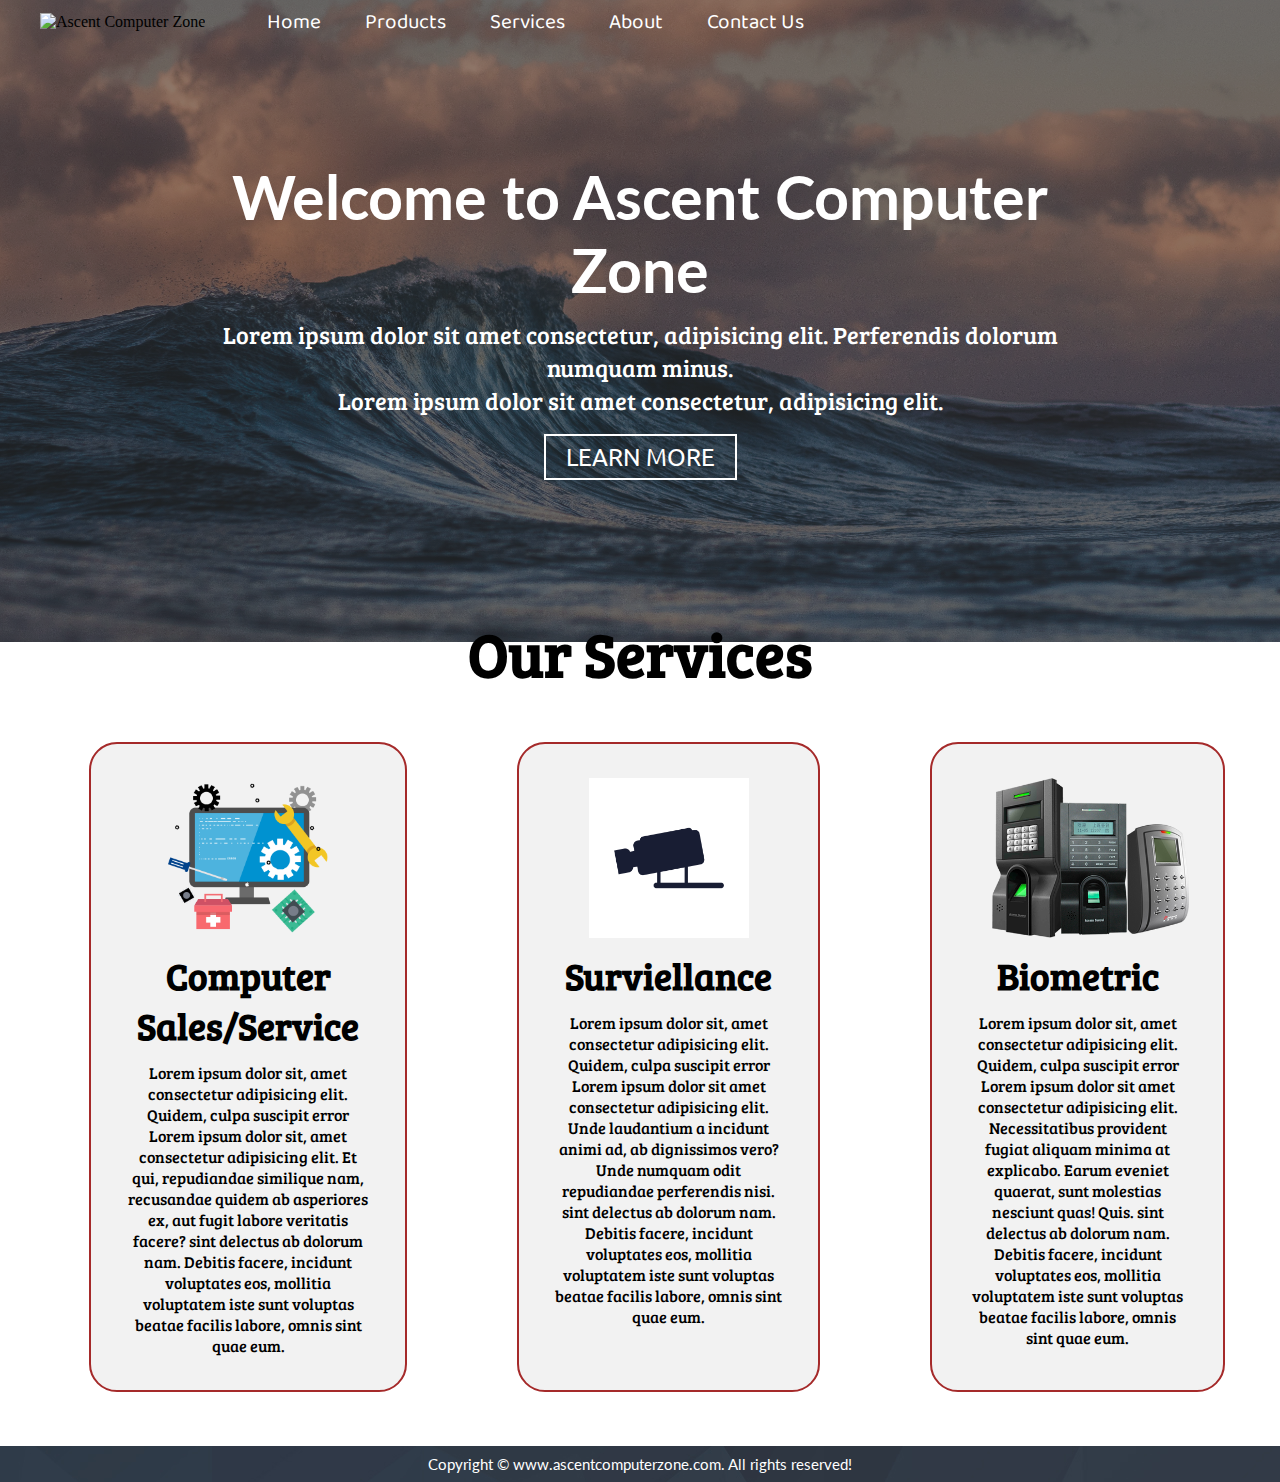
==== index.html @ 8326e339 "ProTrickstar"" ====
<!DOCTYPE html>
<html lang="en">

<head>
    <meta charset="UTF-8">
    <meta name="viewport" content="width=device-width, initial-scale=1.0">
    <meta http-equiv="X-UA-Compatible" content="ie=edge">
    <title>Ascent Computer Zone</title>
    <link rel="stylesheet" href="css/style.css">
    <link rel="stylesheet" media="screen and (max-width: 1170px)" href="css/phone.css">
    <link href="https://fonts.googleapis.com/css?family=Baloo+Bhai|Bree+Serif&display=swap" rel="stylesheet">
    <link href="https://fonts.googleapis.com/css2?family=Bree+Serif&display=swap" rel="stylesheet">
    <link href="https://fonts.googleapis.com/css2?family=Lato&display=swap" rel="stylesheet">
    <link href="https://fonts.googleapis.com/css2?family=Ubuntu:wght@500&display=swap" rel="stylesheet">
    <link href="https://fonts.googleapis.com/css2?family=Roboto:wght@500&display=swap" rel="stylesheet">
    <link href="https://fonts.googleapis.com/css2?family=Bebas+Neue&display=swap" rel="stylesheet">
    <link href="https://fonts.googleapis.com/css2?family=Baloo+Bhai+2:wght@500&family=Bree+Serif&display=swap" rel="stylesheet">
</head>

<body>
    <nav id="navbar">
        <div id="logo">
            <img src="img/mouse.png" alt="Ascent Computer Zone">
        </div>
        <ul>
            <li class="item"><a href="#">Home</a></li>
            <li class="item"><a href="#">Products</a></li>
            <li class="item"><a href="#services-container">Services</a></li>
            <li class="item"><a href="#">About</a></li>
            <li class="item"><a href="cont.html">Contact Us</a></li>
        </ul>
    </nav>

    <section id="home">
        <h1 class="h-primary">Welcome to Ascent Computer Zone</h1>
        <p>Lorem ipsum dolor sit amet consectetur, adipisicing elit. Perferendis dolorum numquam minus. </p>
        <p>Lorem ipsum dolor sit amet consectetur, adipisicing elit. </p>
        <button class="btn">LEARN MORE</button>
    </section>

    <section id="services-container">
        <h1 class="h-primary center">Our Services</h1>
        <div id="services">
            <div class="box">
                <img src="img/repair.png" alt="">
                <h2 class="h-secondary center">Computer Sales/Service</h2>
                <p class="center">Lorem ipsum dolor sit, amet consectetur adipisicing elit. Quidem, culpa suscipit error
                    Lorem ipsum dolor sit, amet consectetur adipisicing elit. Et qui, repudiandae similique nam, recusandae quidem ab asperiores ex, aut fugit labore veritatis facere?
                    sint delectus ab dolorum nam. Debitis facere, incidunt voluptates eos, mollitia voluptatem iste sunt
                    voluptas beatae facilis labore, omnis sint quae eum.</p>
            </div>
            <div class="box">
                <img src="img/cctv.png" alt="">
                <h2 class="h-secondary center">Surviellance </h2>
                <p class="center">Lorem ipsum dolor sit, amet consectetur adipisicing elit. Quidem, culpa suscipit error
                    Lorem ipsum dolor sit amet consectetur adipisicing elit. Unde laudantium a incidunt animi ad, ab dignissimos vero? Unde numquam odit repudiandae perferendis nisi.

                    sint delectus ab dolorum nam. Debitis facere, incidunt voluptates eos, mollitia voluptatem iste sunt
                    voluptas beatae facilis labore, omnis sint quae eum.</p>
            </div>
            <div class="box">
                <img src="img/biometric.png" alt="">
                <h2 class="h-secondary center">Biometric</h2>
                <p class="center">Lorem ipsum dolor sit, amet consectetur adipisicing elit. Quidem, culpa suscipit error
                    Lorem ipsum dolor sit amet consectetur adipisicing elit. Necessitatibus provident fugiat aliquam minima at explicabo. Earum eveniet quaerat, sunt molestias nesciunt quas! Quis.
                    sint delectus ab dolorum nam. Debitis facere, incidunt voluptates eos, mollitia voluptatem iste sunt
                    voluptas beatae facilis labore, omnis sint quae eum.</p>
            </div>
        </div>
    </section>
   
    </section>

    <footer>
        <div class="center">
            Copyright &copy; www.ascentcomputerzone.com. All rights reserved!
        </div>
    </footer>
</body>

</html>
---- css/style.css ----
/* CSS Reset */
*{
    margin: 0;
    padding: 0;
}

html{
    scroll-behavior: smooth;
}




/* Navigation Bar */
#navbar{
    display: flex;
    align-items: center;
    top: 0px;
}

#navbar::before{
    content: "";
    position: absolute;
    top:0px;
    left:0px;
    height: 100%;
    width:100%;
    z-index: -1;
    opacity: 0.7;
}

/* Navigation Bar: Logo and Image */
#logo{
    margin: 10px 34px;
}

#logo img{
    height: 59px;
    margin: 3px 6px;
}


/* Navigation Bar: List Styling */

#navbar ul{
    display: flex;
    font-family: 'Baloo Bhai 2', cursive;
}

#navbar ul li{ 
    list-style: none;
    font-size: 1.3rem;
}

#navbar ul li a{
    color: white;
    display: block;
    padding: 3px 22px;
    text-decoration: none;
    transition: 0.6s ease;
}

#navbar ul li a:hover{
    color: black;
    background-color: white;
}

/* Home Section */
#home{
    display: flex;
    flex-direction: column;
    padding:3px 200px;
    height: 550px;
    justify-content: center;
    align-items: center;
}

#home::before{ 
    content: "";
    position: absolute;
    background: linear-gradient(rgba(0,0,0,0.5),rgba(0,0,0,0.5)),url('../img/ocean1.jpg') no-repeat center center/cover;
    height: 642px;
    top:0px;
    left:0px;
    width: 100%;
    z-index: -1;
    opacity:0.89;
}

#home h1{
    color:white;
    text-align: center;
    font-family: 'Lato', sans-serif;
}

#home p{
    color:white;
    text-align: center;
    font-size: 1.5rem;
    font-family: 'Bree Serif', serif;
}
/* Services Section */
#services{
    margin: 34px;
    display: flex;
}
#services .box{ 
    border: 2px solid brown;
    padding: 34px;
    margin: 2px 55px;
    border-radius: 28px;
    background: #f2f2f2;
    margin-bottom: 20px;
}

#services .box img{ 
   height: 160px;
   margin: auto;
   display: block;
}

#services .box p{
    font-family: 'Bree Serif', serif;

} 


footer{
    background:url('../img/footer.jpg');
    font-size: 15px;
    color: white;
    padding: 9px 20px;
    font-family: 'Lato', sans-serif;
}

/* Utility Classes */
.h-primary{
    font-family: 'Bree Serif', serif;
    font-size: 3.8rem;
    padding: 12px;
}

.h-secondary{
    font-family: 'Bree Serif', serif;
    font-size: 2.3rem;
    padding: 12px;
}

.btn{
    padding: 6px 20px;
    border: 2px solid white;
    background-color: transparent;
    color: white;
    margin: 17px;
    font-size: 1.5rem;
    cursor:pointer;
    font-family: 'Ubuntu', sans-serif;
    transition: 0.6s ease;
}

.btn:hover{
    color: black;
    background-color: white;
}

.center{
    text-align: center;
}
---- css/phone.css ----
/* Navigation */
#navbar {
    flex-direction: column;
}

#navbar ul li a{
    font-size: 1rem;
    padding: 0px 7px;
    padding-bottom: 8px;
}
/* Home section */
#home{
    height: 370px; 
    padding: 3px 28px;
}

#home::before{
    height: 480px; 
}

#home p{
    font-size: 13px;
}

/* Services section  */
#services{
    flex-direction: column;
}

#services .box { 
    padding: 14px;
    margin: 2px 0px; 
    margin-bottom: 20px;
}

/* Clients section */
#clients{
    flex-wrap: wrap;
}

#clients img{
    width: 66px;
    padding: 6px;
    height: auto;
}

/* Contact us section */
#contact-box form{
    width:80%;
}
/* Footer */

/* Utility classes */
.h-primary{
    font-size:26px;
}
.btn{
    font-size: 13px;
    padding: 4px 8px;
}
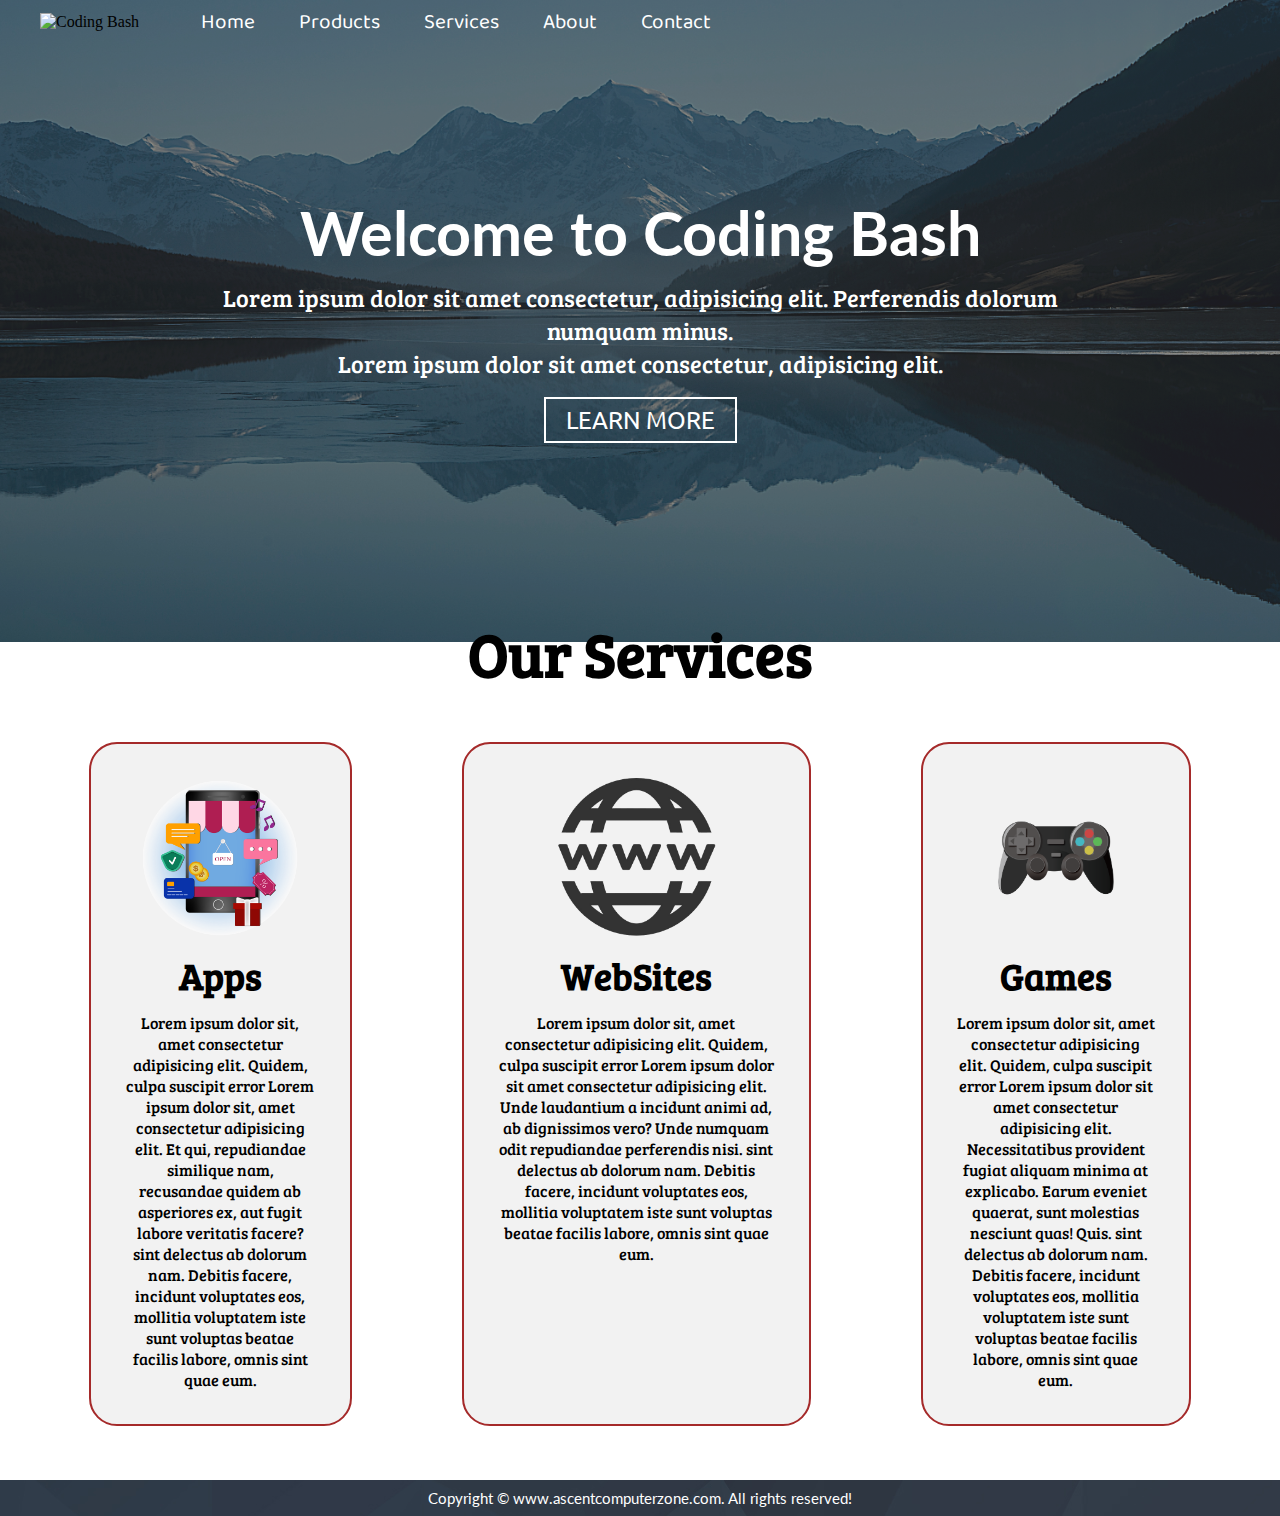
==== commit 808a56c1: "ProTrickstar" ====
--- a/index.html
+++ b/index.html
@@ -20,19 +20,19 @@
 <body>
     <nav id="navbar">
         <div id="logo">
-            <img src="img/mouse.png" alt="Ascent Computer Zone">
+            <img src="img/mouse.png" alt="Coding Bash">
         </div>
         <ul>
             <li class="item"><a href="#">Home</a></li>
             <li class="item"><a href="#">Products</a></li>
             <li class="item"><a href="#services-container">Services</a></li>
             <li class="item"><a href="#">About</a></li>
-            <li class="item"><a href="cont.html">Contact Us</a></li>
+            <li class="item"><a href="cont.html">Contact</a></li>
         </ul>
     </nav>
 
     <section id="home">
-        <h1 class="h-primary">Welcome to Ascent Computer Zone</h1>
+        <h1 class="h-primary">Welcome to Coding Bash</h1>
         <p>Lorem ipsum dolor sit amet consectetur, adipisicing elit. Perferendis dolorum numquam minus. </p>
         <p>Lorem ipsum dolor sit amet consectetur, adipisicing elit. </p>
         <button class="btn">LEARN MORE</button>
@@ -42,16 +42,16 @@
         <h1 class="h-primary center">Our Services</h1>
         <div id="services">
             <div class="box">
-                <img src="img/repair.png" alt="">
-                <h2 class="h-secondary center">Computer Sales/Service</h2>
+                <img src="img/app.png" alt="image">
+                <h2 class="h-secondary center">Apps</h2>
                 <p class="center">Lorem ipsum dolor sit, amet consectetur adipisicing elit. Quidem, culpa suscipit error
                     Lorem ipsum dolor sit, amet consectetur adipisicing elit. Et qui, repudiandae similique nam, recusandae quidem ab asperiores ex, aut fugit labore veritatis facere?
                     sint delectus ab dolorum nam. Debitis facere, incidunt voluptates eos, mollitia voluptatem iste sunt
                     voluptas beatae facilis labore, omnis sint quae eum.</p>
             </div>
             <div class="box">
-                <img src="img/cctv.png" alt="">
-                <h2 class="h-secondary center">Surviellance </h2>
+                <img src="img/www.png" alt="image">
+                <h2 class="h-secondary center">WebSites </h2>
                 <p class="center">Lorem ipsum dolor sit, amet consectetur adipisicing elit. Quidem, culpa suscipit error
                     Lorem ipsum dolor sit amet consectetur adipisicing elit. Unde laudantium a incidunt animi ad, ab dignissimos vero? Unde numquam odit repudiandae perferendis nisi.
 
@@ -59,8 +59,8 @@
                     voluptas beatae facilis labore, omnis sint quae eum.</p>
             </div>
             <div class="box">
-                <img src="img/biometric.png" alt="">
-                <h2 class="h-secondary center">Biometric</h2>
+                <img src="img/game.png" alt="image">
+                <h2 class="h-secondary center">Games</h2>
                 <p class="center">Lorem ipsum dolor sit, amet consectetur adipisicing elit. Quidem, culpa suscipit error
                     Lorem ipsum dolor sit amet consectetur adipisicing elit. Necessitatibus provident fugiat aliquam minima at explicabo. Earum eveniet quaerat, sunt molestias nesciunt quas! Quis.
                     sint delectus ab dolorum nam. Debitis facere, incidunt voluptates eos, mollitia voluptatem iste sunt
--- a/css/style.css
+++ b/css/style.css
@@ -78,7 +78,7 @@
 #home::before{ 
     content: "";
     position: absolute;
-    background: linear-gradient(rgba(0,0,0,0.5),rgba(0,0,0,0.5)),url('../img/ocean1.jpg') no-repeat center center/cover;
+    background: linear-gradient(rgba(0,0,0,0.5),rgba(0,0,0,0.5)),url('../img/bgMain.jpg') no-repeat center center/cover;
     height: 642px;
     top:0px;
     left:0px;
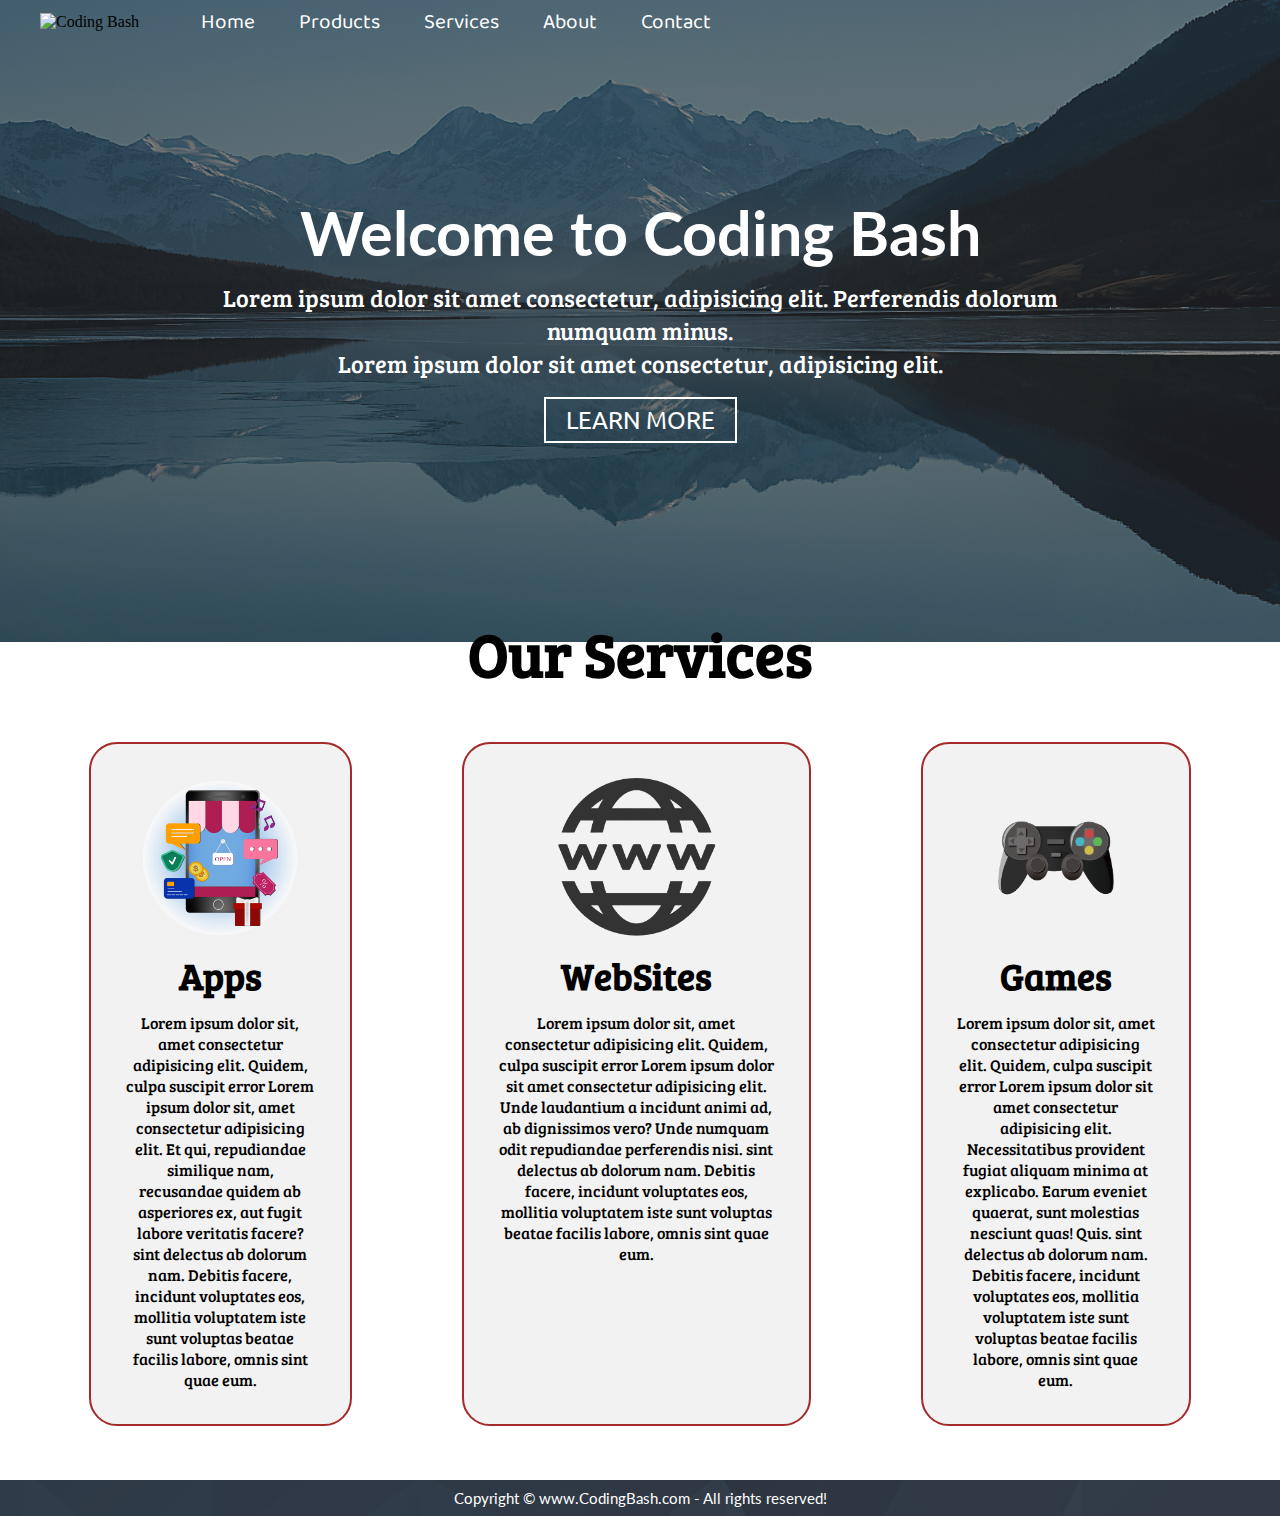
==== commit 155b4cca: "ProTrickstar" ====
--- a/index.html
+++ b/index.html
@@ -73,7 +73,7 @@
 
     <footer>
         <div class="center">
-            Copyright &copy; www.ascentcomputerzone.com. All rights reserved!
+            Copyright &copy; www.CodingBash.com - All rights reserved!
         </div>
     </footer>
 </body>
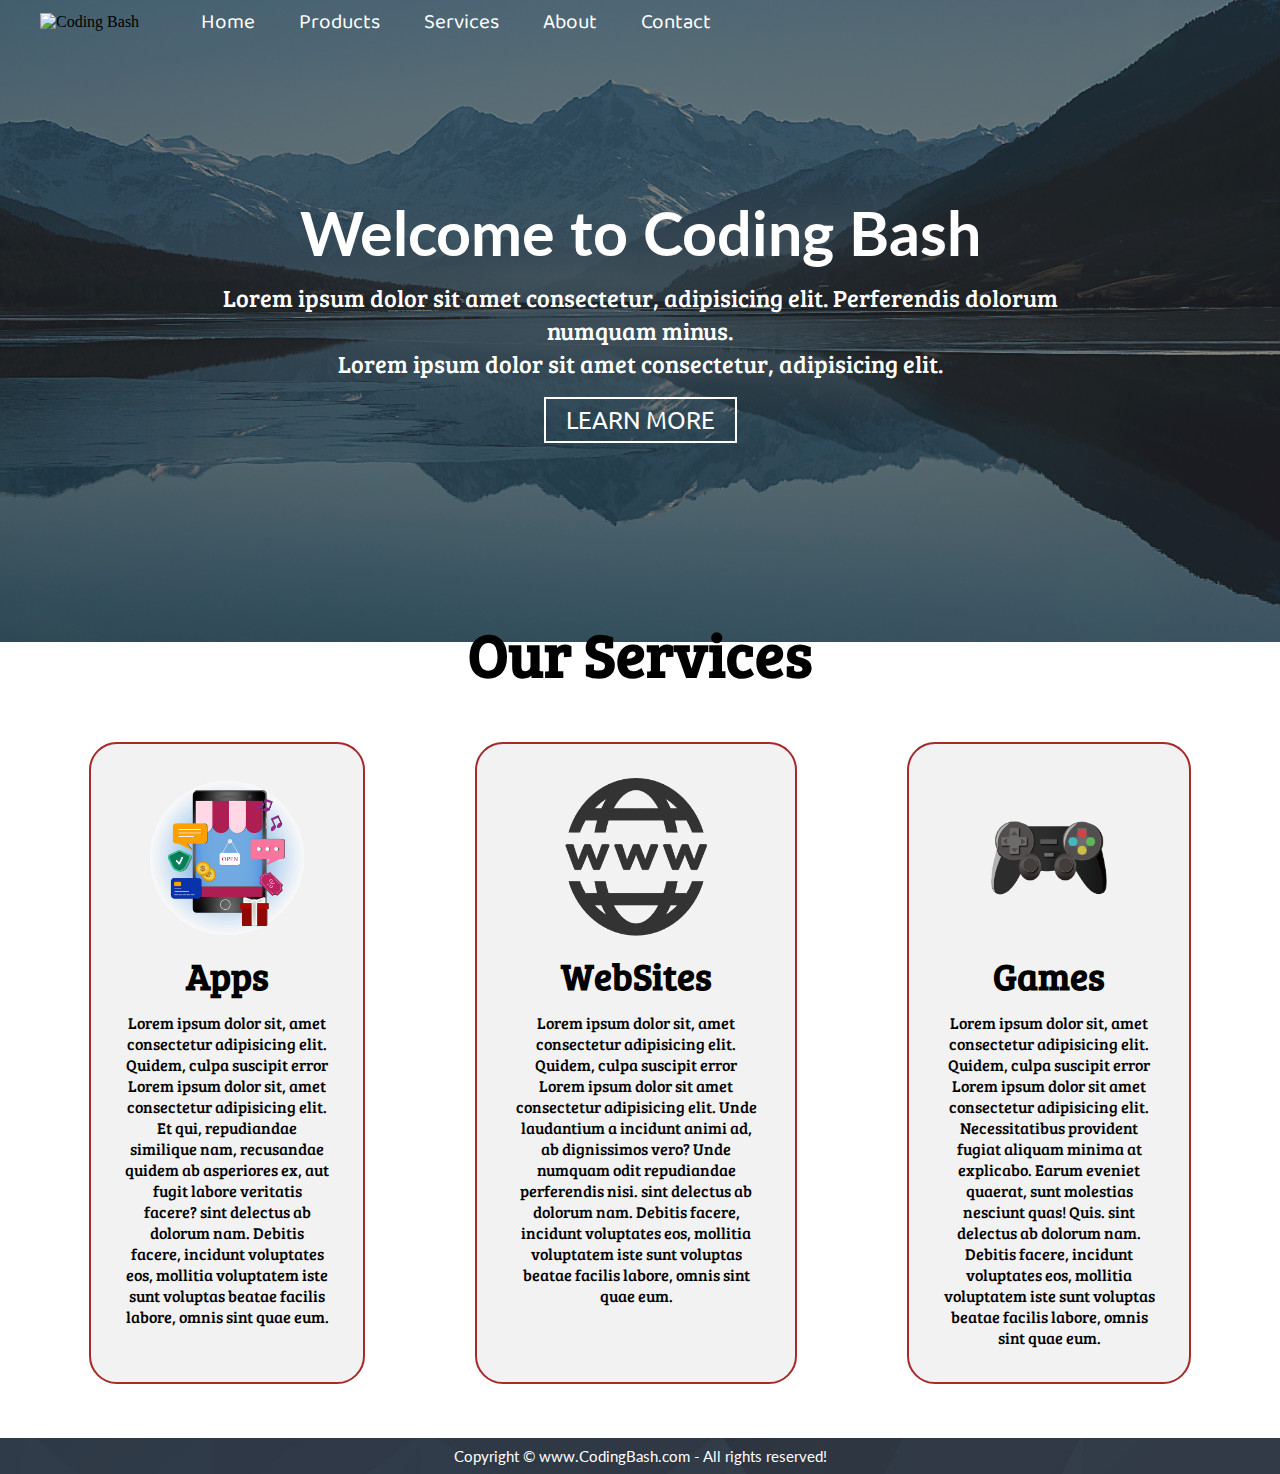
==== commit be0efef0: "ProTrickstar" ====
--- a/index.html
+++ b/index.html
@@ -5,7 +5,7 @@
     <meta charset="UTF-8">
     <meta name="viewport" content="width=device-width, initial-scale=1.0">
     <meta http-equiv="X-UA-Compatible" content="ie=edge">
-    <title>Ascent Computer Zone</title>
+    <title>CodingBash.com</title>
     <link rel="stylesheet" href="css/style.css">
     <link rel="stylesheet" media="screen and (max-width: 1170px)" href="css/phone.css">
     <link href="https://fonts.googleapis.com/css?family=Baloo+Bhai|Bree+Serif&display=swap" rel="stylesheet">
@@ -50,7 +50,7 @@
                     voluptas beatae facilis labore, omnis sint quae eum.</p>
             </div>
             <div class="box">
-                <img src="img/www.png" alt="image">
+                <img src="img/www.png" alt="image" width="250">
                 <h2 class="h-secondary center">WebSites </h2>
                 <p class="center">Lorem ipsum dolor sit, amet consectetur adipisicing elit. Quidem, culpa suscipit error
                     Lorem ipsum dolor sit amet consectetur adipisicing elit. Unde laudantium a incidunt animi ad, ab dignissimos vero? Unde numquam odit repudiandae perferendis nisi.
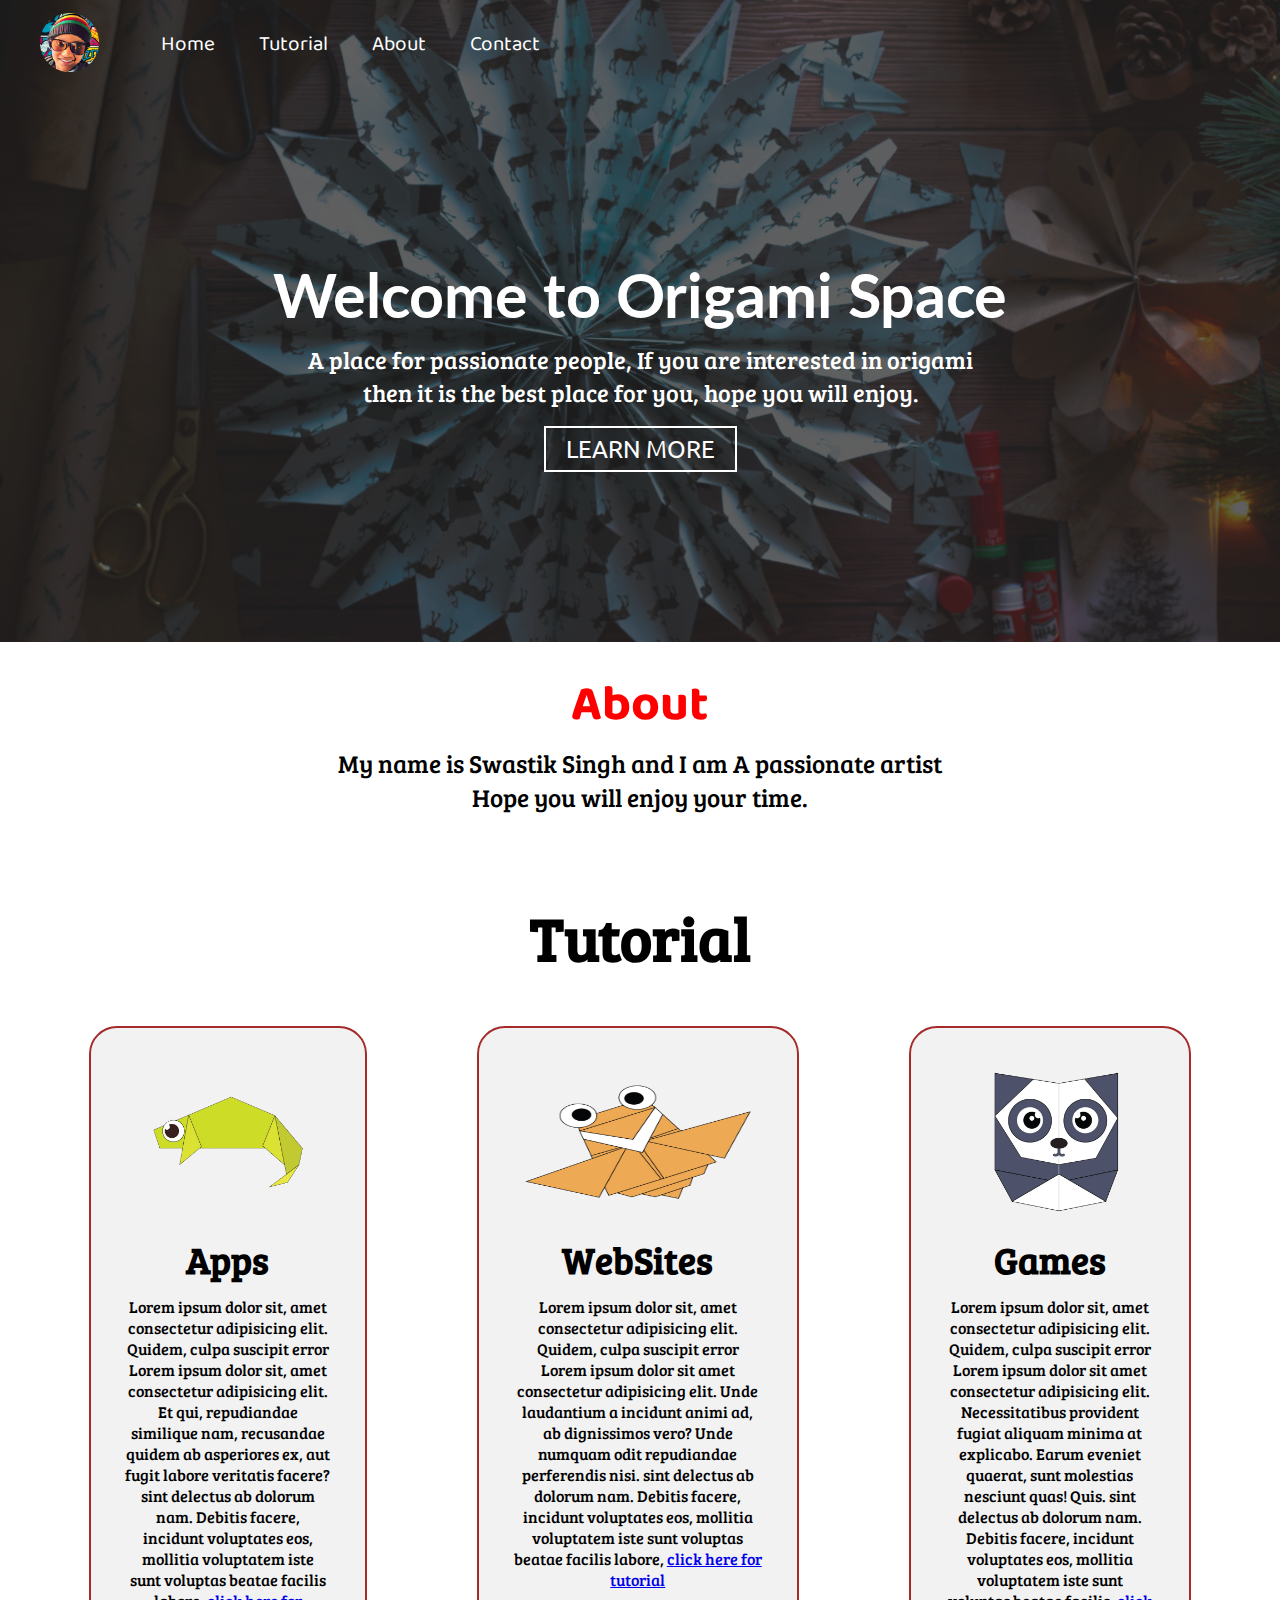
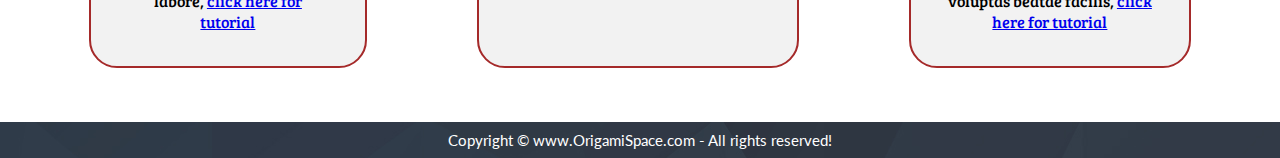
==== commit f038eb84: "ProTrickstar" ====
--- a/index.html
+++ b/index.html
@@ -20,60 +20,65 @@
 <body>
     <nav id="navbar">
         <div id="logo">
-            <img src="img/mouse.png" alt="Coding Bash">
+            <img src="img/logo.png" alt="Origami Space">
         </div>
         <ul>
             <li class="item"><a href="#">Home</a></li>
-            <li class="item"><a href="#">Products</a></li>
-            <li class="item"><a href="#services-container">Services</a></li>
-            <li class="item"><a href="#">About</a></li>
+            <!-- <li class="item"><a href="#">Products</a></li> -->
+            <li class="item"><a href="#services-container">Tutorial</a></li>
+            <li class="item"><a href="#about">About</a></li>
             <li class="item"><a href="cont.html">Contact</a></li>
         </ul>
     </nav>
 
     <section id="home">
-        <h1 class="h-primary">Welcome to Coding Bash</h1>
-        <p>Lorem ipsum dolor sit amet consectetur, adipisicing elit. Perferendis dolorum numquam minus. </p>
-        <p>Lorem ipsum dolor sit amet consectetur, adipisicing elit. </p>
+        <h1 class="h-primary">Welcome to Origami Space</h1>
+        <p>A place for passionate people, If you are interested in origami</p>
+        <p>then it is the best place for you, hope you will enjoy.</p>
         <button class="btn">LEARN MORE</button>
     </section>
 
+    <section id="about">
+        <h1 class="head">About</h1>
+        <p>My name is Swastik Singh and I am A passionate artist</p>
+        <p>Hope you will enjoy your time.</p>
+    </section>
+
     <section id="services-container">
-        <h1 class="h-primary center">Our Services</h1>
+        <h1 class="h-primary center">Tutorial</h1>
         <div id="services">
             <div class="box">
-                <img src="img/app.png" alt="image">
+                <img src="img/chameleon.png" alt="image">
                 <h2 class="h-secondary center">Apps</h2>
                 <p class="center">Lorem ipsum dolor sit, amet consectetur adipisicing elit. Quidem, culpa suscipit error
                     Lorem ipsum dolor sit, amet consectetur adipisicing elit. Et qui, repudiandae similique nam, recusandae quidem ab asperiores ex, aut fugit labore veritatis facere?
                     sint delectus ab dolorum nam. Debitis facere, incidunt voluptates eos, mollitia voluptatem iste sunt
-                    voluptas beatae facilis labore, omnis sint quae eum.</p>
+                    voluptas beatae facilis labore, <a href="http://origami.me/chameleon/">click here for tutorial</a></p>
             </div>
             <div class="box">
-                <img src="img/www.png" alt="image" width="250">
+                <img src="img/cicada.png" alt="image" width="250">
                 <h2 class="h-secondary center">WebSites </h2>
                 <p class="center">Lorem ipsum dolor sit, amet consectetur adipisicing elit. Quidem, culpa suscipit error
                     Lorem ipsum dolor sit amet consectetur adipisicing elit. Unde laudantium a incidunt animi ad, ab dignissimos vero? Unde numquam odit repudiandae perferendis nisi.
 
                     sint delectus ab dolorum nam. Debitis facere, incidunt voluptates eos, mollitia voluptatem iste sunt
-                    voluptas beatae facilis labore, omnis sint quae eum.</p>
+                    voluptas beatae facilis labore, <a href="http://origami.me/flying-cicada/">click here for tutorial</a></p>
             </div>
             <div class="box">
-                <img src="img/game.png" alt="image">
+                <img src="img/panda.png" alt="image">
                 <h2 class="h-secondary center">Games</h2>
                 <p class="center">Lorem ipsum dolor sit, amet consectetur adipisicing elit. Quidem, culpa suscipit error
                     Lorem ipsum dolor sit amet consectetur adipisicing elit. Necessitatibus provident fugiat aliquam minima at explicabo. Earum eveniet quaerat, sunt molestias nesciunt quas! Quis.
                     sint delectus ab dolorum nam. Debitis facere, incidunt voluptates eos, mollitia voluptatem iste sunt
-                    voluptas beatae facilis labore, omnis sint quae eum.</p>
+                    voluptas beatae facilis, <a href="http://origami.me/panda/">click here for tutorial</a></p>
             </div>
-        </div>
     </section>
    
     </section>
 
     <footer>
         <div class="center">
-            Copyright &copy; www.CodingBash.com - All rights reserved!
+            Copyright &copy; www.OrigamiSpace.com - All rights reserved!
         </div>
     </footer>
 </body>
--- a/css/style.css
+++ b/css/style.css
@@ -78,7 +78,7 @@
 #home::before{ 
     content: "";
     position: absolute;
-    background: linear-gradient(rgba(0,0,0,0.5),rgba(0,0,0,0.5)),url('../img/bgMain.jpg') no-repeat center center/cover;
+    background: linear-gradient(rgba(0,0,0,0.7),rgba(0,0,0,0.7)),url('../img/origami.jpg') no-repeat center center/cover;
     height: 642px;
     top:0px;
     left:0px;
@@ -166,3 +166,19 @@
 .center{
     text-align: center;
 }
+
+#about{
+   text-align: center;
+   font-size: 25px;
+   margin-bottom: 70px;
+   margin-top: 20px;
+}
+
+#about p{
+    font-family: 'Bree Serif', serif;
+}
+
+#about h1{
+    font-family: 'Baloo Bhai 2', cursive;
+    color:red;
+}